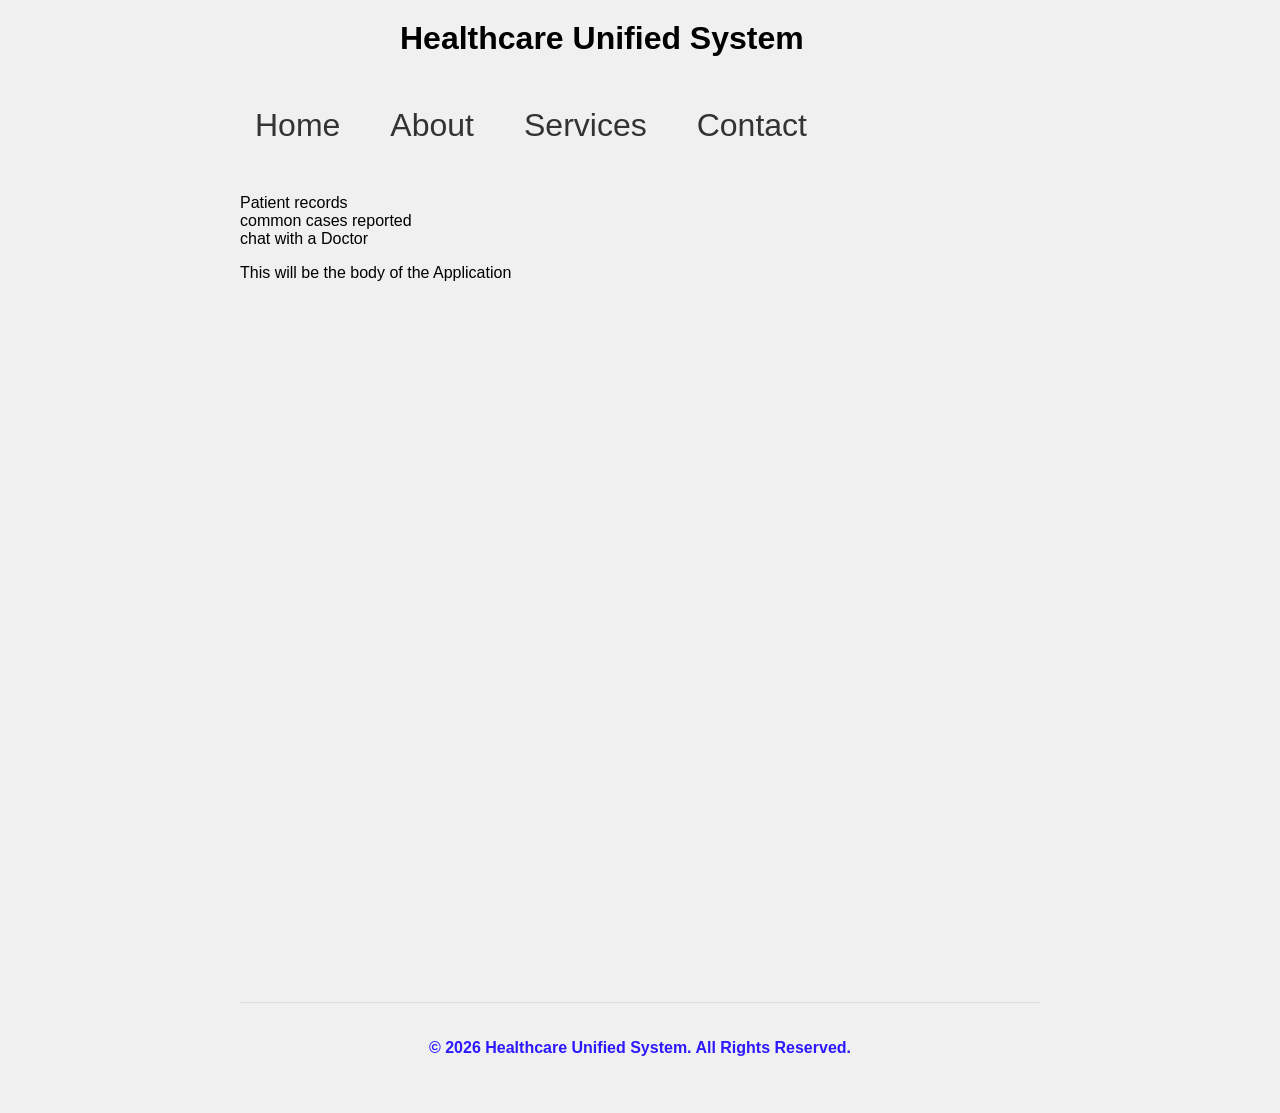
==== template/home.html @ 32a74ee5 "Interchanged home, register and login page" ====
<!DOCTYPE html>
<html lang="en">
<head>
    <meta charset="UTF-8">
    <meta name="viewport" content="width=device-width, initial-scale=1.0">
    <title>HUS</title>
    <link rel="stylesheet" href="/static/style.css">
</head>
<body>
    <header>
        <h1>Healthcare Unified System</h1>
        <nav>
            <ul>
                <li><a href="#">Home</a></li>
                <li><a href="#">About</a></li>
                <li><a href="#">Services</a></li>
                <li><a href="#">Contact</a></li>
            </ul>
        </nav>
    </header>
    <main>
        <section>Patient records</section>
        <section>common cases reported</section>
        <section>chat with a Doctor</section>
        <p>This will be the body of the Application</p>
    </main>
    <footer>
        <p>&copy; <span id="year"></span> Healthcare Unified System. All Rights Reserved.</p>
    </footer>
    <script>
        document.getElementById('year').textContent = new Date().getFullYear();
    </script>
</body>
</html>
---- static/style.css ----
body{
    background-color: #f0f0f0;
    font-family: Arial, sans-serif, 'Times New Roman', Times, serif;
    margin: 0;
    padding: 20px;
    max-width: 800px;
    margin-left: auto;
    margin-right: auto;

}

h1 {
    color: black;
    margin: 0;
    margin-left: 20%;
    margin-right: auto;
}
h1:hover {
     background-color: green;
    color: white;
   
}   
nav {
    margin: 50px 0;
    color:  rgba(0,0,0,0.1);
    float: center;
    font-size: 2rem;
}
nav ul {
    list-style: none;
    padding: 0;
    margin: 0;
    display: flex;
    gap: 20px;
}
nav ul li a{
    text-decoration: none;
    color: #333;
    padding: 8px 15px;
    border-radius: 4px;
    transition: background-color 0.3s, color 0.3s;
}
nav a:hover {
    color: #fff;
    background-color: #007BFF;
}
.content {
    clear: both;
    background-color: #fff;
    padding: 20px;
    border-radius: 5px;
    box-shadow: 0 2px 5px rgba(0,0,0,0.1);
    margin: 20px auto;
    max-width: 800px;
}   
footer {
    text-align: center;
    margin-top: 90%;
    padding: 20px;
    color: #2c19fd;
    border-top: 1px solid #ddd;
    font-weight: bold;
    font-size: medium;
}

main {
    max-width: 800px;
    margin: 0 auto;
}
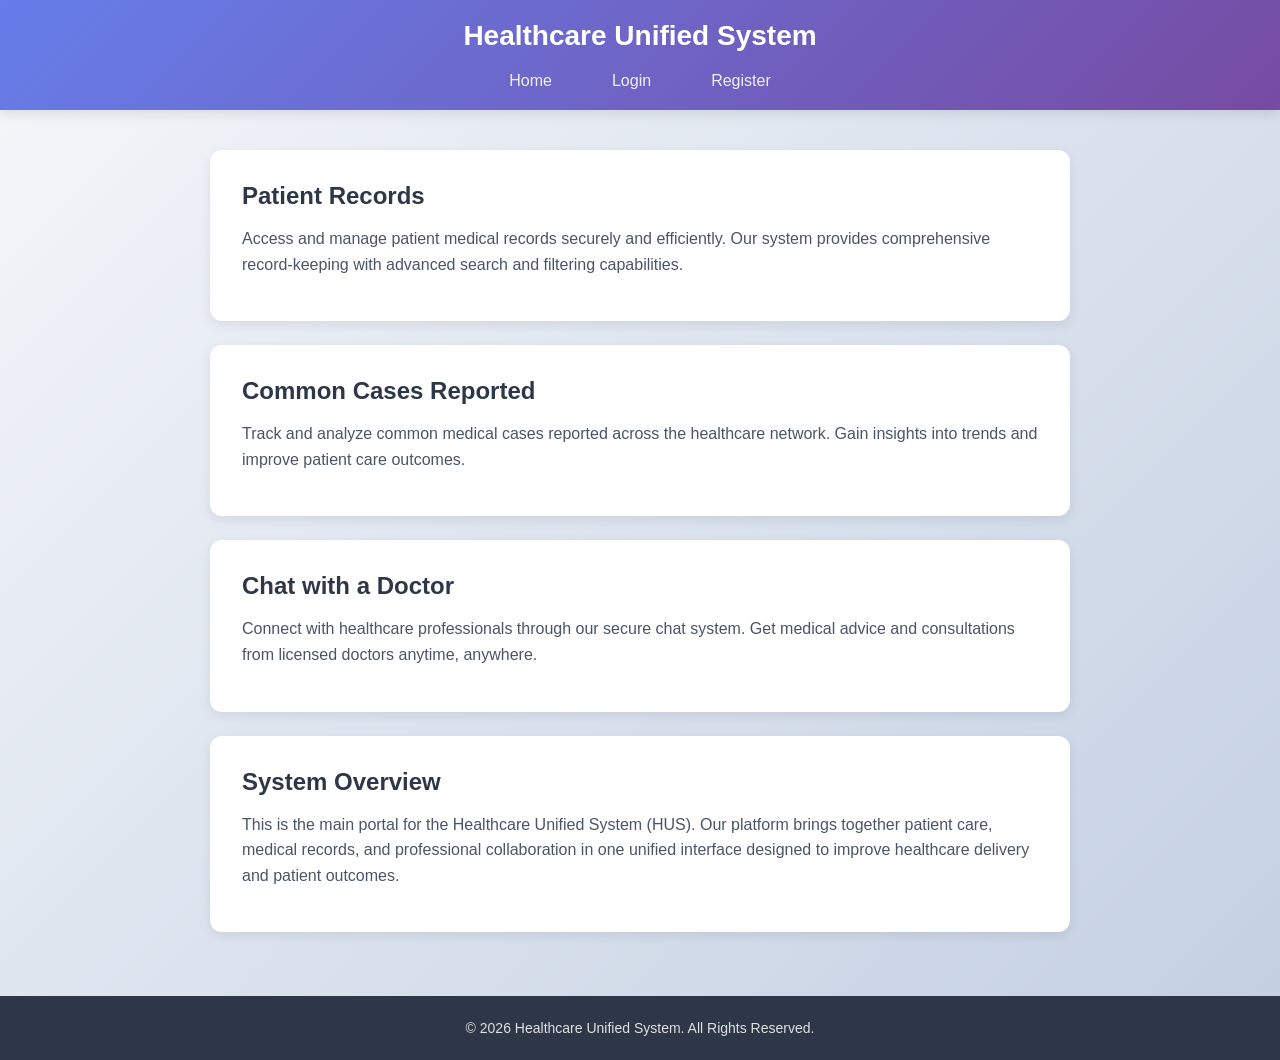
==== commit c5f13b9f: "Add pop up for login and register" ====
--- a/template/home.html
+++ b/template/home.html
@@ -1,34 +1,45 @@
 <!DOCTYPE html>
 <html lang="en">
 <head>
-    <meta charset="UTF-8">
-    <meta name="viewport" content="width=device-width, initial-scale=1.0">
-    <title>HUS</title>
-    <link rel="stylesheet" href="/static/style.css">
+  <meta charset="UTF-8">
+  <meta name="viewport" content="width=device-width, initial-scale=1.0">
+  <title>Home - Healthcare Unified System</title>
+  <link rel="stylesheet" href="/static/style.css">
 </head>
 <body>
-    <header>
-        <h1>Healthcare Unified System</h1>
-        <nav>
-            <ul>
-                <li><a href="#">Home</a></li>
-                <li><a href="#">About</a></li>
-                <li><a href="#">Services</a></li>
-                <li><a href="#">Contact</a></li>
-            </ul>
-        </nav>
-    </header>
-    <main>
-        <section>Patient records</section>
-        <section>common cases reported</section>
-        <section>chat with a Doctor</section>
-        <p>This will be the body of the Application</p>
-    </main>
-    <footer>
-        <p>&copy; <span id="year"></span> Healthcare Unified System. All Rights Reserved.</p>
-    </footer>
+  <header>
+    <h1>Healthcare Unified System</h1>
+    <nav>
+      <ul>
+        <li><a href="/">Home</a></li>
+        <li><a href="/login">Login</a></li>
+        <li><a href="/register">Register</a></li>
+      </ul>
+    </nav>
+  </header>
+  <main>
+    <section class="content">
+      <h2>Patient Records</h2>
+      <p>Access and manage patient medical records securely and efficiently. Our system provides comprehensive record-keeping with advanced search and filtering capabilities.</p>
+    </section>
+    <section class="content">
+      <h2>Common Cases Reported</h2>
+      <p>Track and analyze common medical cases reported across the healthcare network. Gain insights into trends and improve patient care outcomes.</p>
+    </section>
+    <section class="content">
+      <h2>Chat with a Doctor</h2>
+      <p>Connect with healthcare professionals through our secure chat system. Get medical advice and consultations from licensed doctors anytime, anywhere.</p>
+    </section>
+    <section class="content">
+      <h2>System Overview</h2>
+      <p>This is the main portal for the Healthcare Unified System (HUS). Our platform brings together patient care, medical records, and professional collaboration in one unified interface designed to improve healthcare delivery and patient outcomes.</p>
+    </section>
+  </main>
+  <footer>
+    <p>&copy; <span id="year"></span> Healthcare Unified System. All Rights Reserved.</p>
     <script>
-        document.getElementById('year').textContent = new Date().getFullYear();
+      document.getElementById('year').textContent = new Date().getFullYear();
     </script>
+  </footer>
 </body>
-</html>+</html>
--- a/static/style.css
+++ b/static/style.css
@@ -1,69 +1,193 @@
-body{
-    background-color: #f0f0f0;
-    font-family: Arial, sans-serif, 'Times New Roman', Times, serif;
-    margin: 0;
-    padding: 20px;
-    max-width: 800px;
-    margin-left: auto;
-    margin-right: auto;
-
+* {
+  box-sizing: border-box;
+  margin: 0;
+  padding: 0;
 }
 
-h1 {
-    color: black;
-    margin: 0;
-    margin-left: 20%;
-    margin-right: auto;
+body {
+  background: linear-gradient(135deg, #f5f7fa 0%, #c3cfe2 100%);
+  font-family: 'Segoe UI', Tahoma, Geneva, Verdana, sans-serif;
+  min-height: 100vh;
+  display: flex;
+  flex-direction: column;
 }
-h1:hover {
-     background-color: green;
-    color: white;
-   
-}   
+
+header {
+  background: linear-gradient(135deg, #667eea 0%, #764ba2 100%);
+  color: white;
+  padding: 20px 40px;
+  box-shadow: 0 4px 12px rgba(0, 0, 0, 0.1);
+}
+
+header h1 {
+  font-size: 28px;
+  font-weight: 600;
+  margin: 0;
+  text-align: center;
+}
+
 nav {
-    margin: 50px 0;
-    color:  rgba(0,0,0,0.1);
-    float: center;
-    font-size: 2rem;
+  margin-top: 20px;
 }
+
 nav ul {
-    list-style: none;
-    padding: 0;
-    margin: 0;
-    display: flex;
-    gap: 20px;
+  list-style: none;
+  display: flex;
+  justify-content: center;
+  gap: 20px;
+  flex-wrap: wrap;
 }
-nav ul li a{
-    text-decoration: none;
-    color: #333;
-    padding: 8px 15px;
-    border-radius: 4px;
-    transition: background-color 0.3s, color 0.3s;
+
+nav ul li a {
+  color: rgba(255, 255, 255, 0.9);
+  text-decoration: none;
+  padding: 10px 20px;
+  border-radius: 6px;
+  font-weight: 500;
+  transition: all 0.3s;
 }
-nav a:hover {
-    color: #fff;
-    background-color: #007BFF;
-}
-.content {
-    clear: both;
-    background-color: #fff;
-    padding: 20px;
-    border-radius: 5px;
-    box-shadow: 0 2px 5px rgba(0,0,0,0.1);
-    margin: 20px auto;
-    max-width: 800px;
-}   
-footer {
-    text-align: center;
-    margin-top: 90%;
-    padding: 20px;
-    color: #2c19fd;
-    border-top: 1px solid #ddd;
-    font-weight: bold;
-    font-size: medium;
+
+nav ul li a:hover {
+  background-color: rgba(255, 255, 255, 0.2);
+  color: white;
 }
 
 main {
-    max-width: 800px;
-    margin: 0 auto;
-}+  flex: 1;
+  max-width: 900px;
+  width: 100%;
+  margin: 40px auto;
+  padding: 0 20px;
+}
+
+.hero {
+  background: white;
+  border-radius: 16px;
+  padding: 60px 40px;
+  text-align: center;
+  box-shadow: 0 10px 40px rgba(0, 0, 0, 0.1);
+}
+
+.hero h2 {
+  font-size: 36px;
+  color: #2d3748;
+  margin-bottom: 16px;
+}
+
+.hero p {
+  font-size: 18px;
+  color: #718096;
+  margin-bottom: 32px;
+}
+
+.cta-buttons {
+  display: flex;
+  gap: 16px;
+  justify-content: center;
+  flex-wrap: wrap;
+}
+
+.btn {
+  padding: 14px 32px;
+  border-radius: 8px;
+  font-size: 16px;
+  font-weight: 600;
+  text-decoration: none;
+  transition: all 0.3s;
+  display: inline-block;
+}
+
+.btn-primary {
+  background: linear-gradient(135deg, #667eea 0%, #764ba2 100%);
+  color: white;
+  border: none;
+}
+
+.btn-primary:hover {
+  transform: translateY(-2px);
+  box-shadow: 0 6px 20px rgba(102, 126, 234, 0.4);
+}
+
+.btn-secondary {
+  background: white;
+  color: #667eea;
+  border: 2px solid #667eea;
+}
+
+.btn-secondary:hover {
+  background: #667eea;
+  color: white;
+  transform: translateY(-2px);
+  box-shadow: 0 6px 20px rgba(102, 126, 234, 0.4);
+}
+
+.content {
+  background: white;
+  border-radius: 12px;
+  padding: 32px;
+  box-shadow: 0 4px 12px rgba(0, 0, 0, 0.08);
+  margin-bottom: 24px;
+}
+
+.content h2 {
+  color: #2d3748;
+  margin-bottom: 16px;
+  font-size: 24px;
+}
+
+.content p {
+  color: #4a5568;
+  line-height: 1.6;
+  margin-bottom: 12px;
+}
+
+footer {
+  background: #2d3748;
+  color: rgba(255, 255, 255, 0.85);
+  text-align: center;
+  padding: 24px;
+  margin-top: auto;
+}
+
+footer p {
+  margin: 0;
+  font-size: 14px;
+}
+
+@media (max-width: 600px) {
+  header {
+    padding: 20px;
+  }
+  
+  header h1 {
+    font-size: 22px;
+  }
+  
+  nav ul {
+    gap: 10px;
+  }
+  
+  nav ul li a {
+    padding: 8px 16px;
+    font-size: 14px;
+  }
+  
+  .hero {
+    padding: 40px 20px;
+  }
+  
+  .hero h2 {
+    font-size: 28px;
+  }
+  
+  .cta-buttons {
+    flex-direction: column;
+    align-items: center;
+  }
+  
+  .btn {
+    width: 100%;
+    max-width: 280px;
+    text-align: center;
+  }
+}
